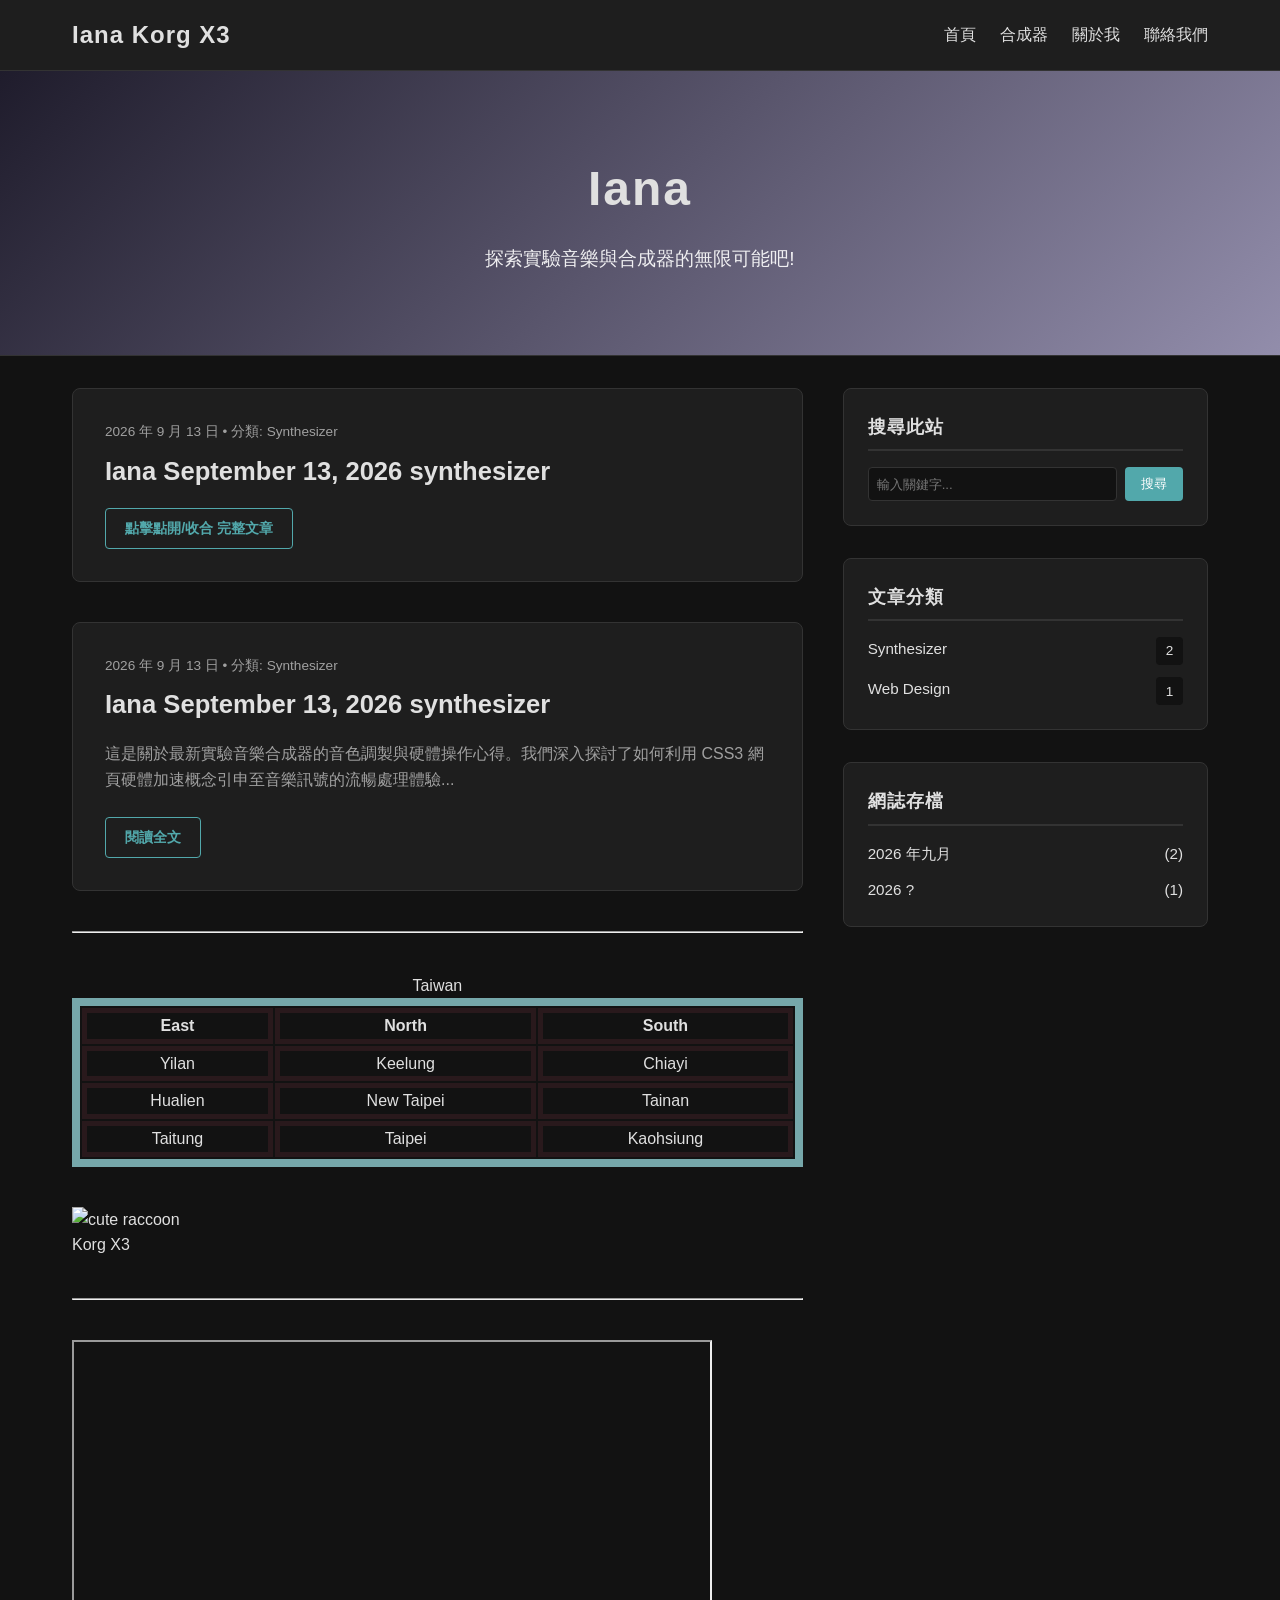
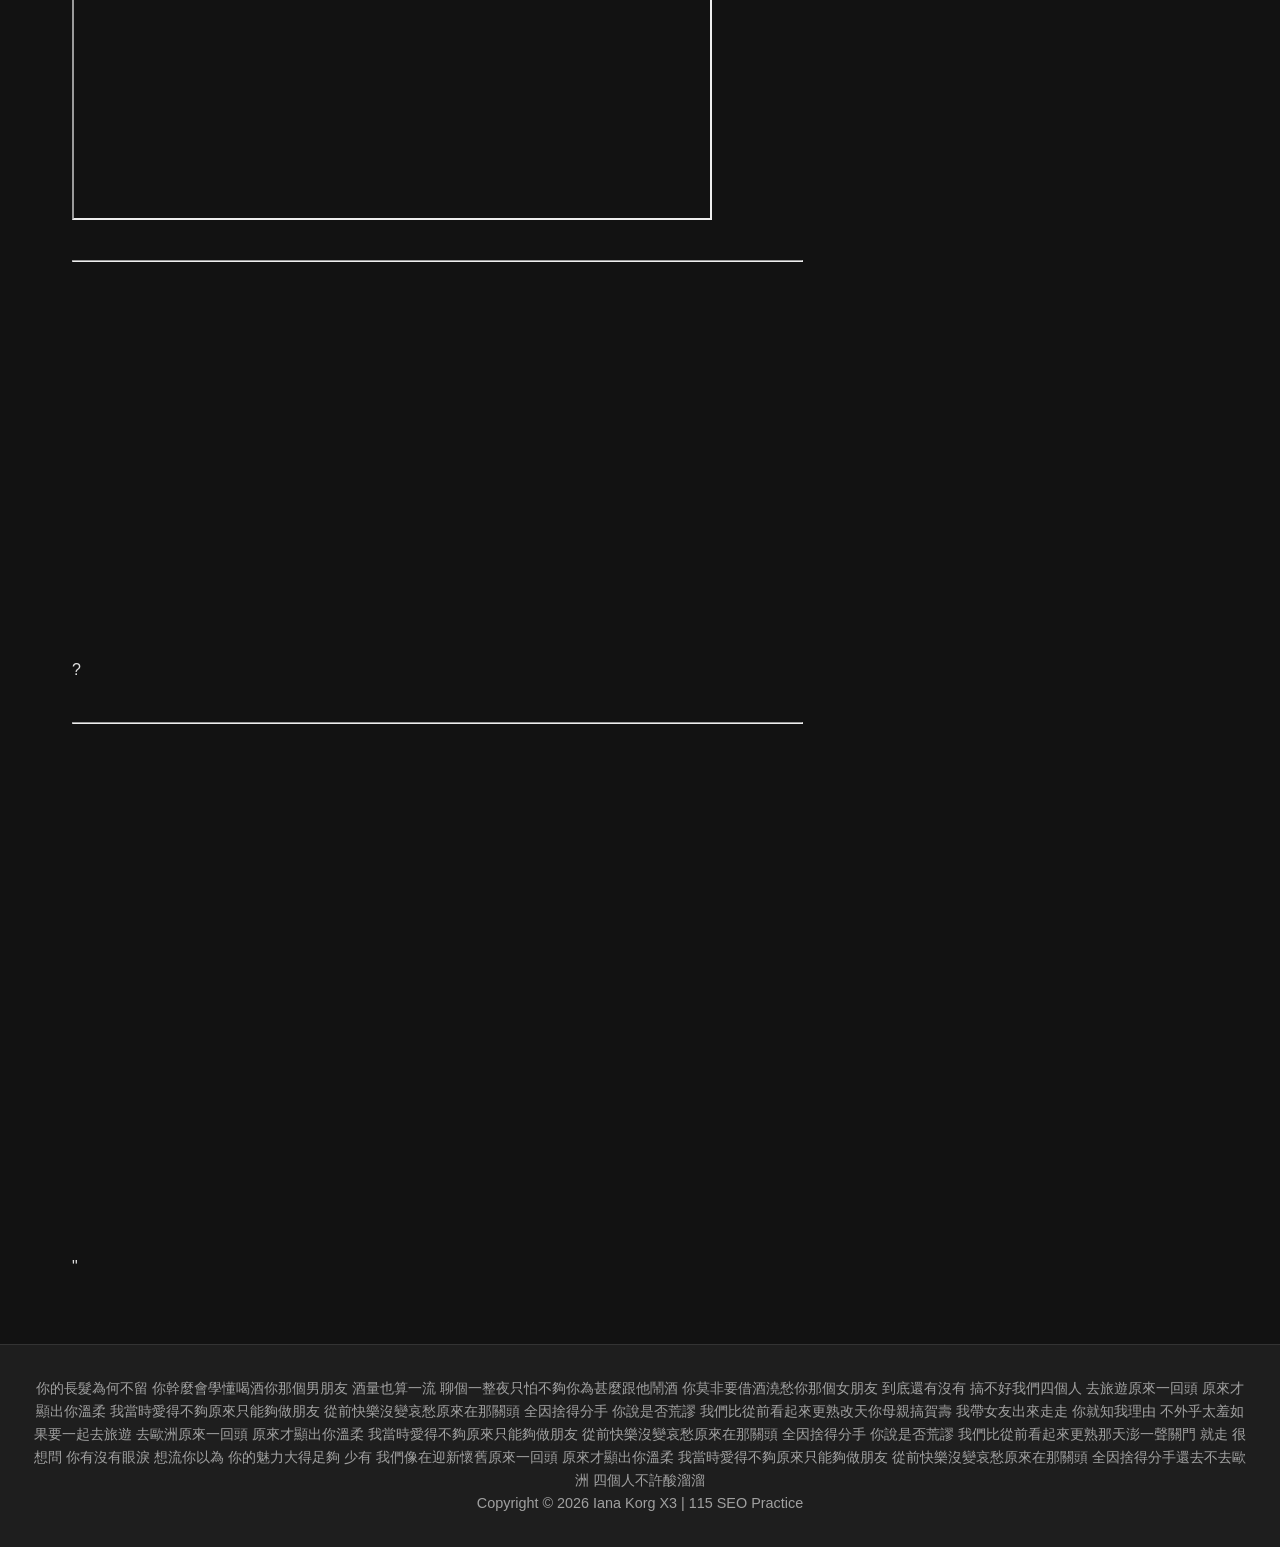
==== index.html @ 8179c674 "Rename Iana SEO Korg x3.HTML to index.html" ====
<!DOCTYPE html>
<html lang="zh-Hant-TW">
<head>
    <meta charset="UTF-8">
    <meta name="viewport" content="width=device-width, initial-scale=1.0">
    <title>Iana Korg X3 - Experimental Music & Synthesizers</title>
    <style>
        /* CSS 變數與基礎重設 */
        :root {
            --bg-color: #121212;
            --surface-color: #1e1e1e;
            --text-color: #e0e0e0;
            --text-muted: #a0a0a0;
            --accent-color: #52a8ab;
            --border-color: #333333;
        }

        * {
            box-sizing: border-box;
            margin: 0;
            padding: 0;
        }

        body {
            font-family: -apple-system, BlinkMacSystemFont, "Segoe UI", Roboto, Helvetica, Arial, sans-serif;
            background-color: var(--bg-color);
            color: var(--text-color);
            line-height: 1.6;
        }

        a {
            color: inherit;
            text-decoration: none;
            transition: color 0.3s ease;
        }

        a:hover {
            color: var(--accent-color);
        }

        /* 頂部導覽列 */
        header {
            background-color: var(--surface-color);
            border-bottom: 1px solid var(--border-color);
            position: sticky;
            top: 0;
            z-index: 100;
        }

        .nav-container {
            max-width: 1200px;
            margin: 0 auto;
            display: flex;
            justify-content: space-between;
            align-items: center;
            padding: 1rem 2rem;
        }

        .logo {
            font-size: 1.5rem;
            font-weight: 700;
            letter-spacing: 1px;
        }

        .nav-menu {
            display: flex;
            list-style: none;
            gap: 1.5rem;
        }

        /* 主視覺區 (Hero) */
        .hero {
            background: linear-gradient(135deg, #1f1c2c, #928dab);
            padding: 5rem 2rem;
            text-align: center;
            border-bottom: 1px solid var(--border-color);
        }

        .hero h1 {
            font-size: 3rem;
            margin-bottom: 1rem;
            letter-spacing: 2px;
        }

        .hero p {
            color: #ffffff;
            font-size: 1.2rem;
            opacity: 0.9;
        }

        /* 主要內容佈局 */
        .container {
            max-width: 1200px;
            margin: 2rem auto;
            padding: 0 2rem;
            display: grid;
            grid-template-columns: 1fr;
            gap: 2.5rem;
        }

        @media (min-width: 900px) {
            .container {
                grid-template-columns: 2fr 1fr;
            }
        }

        /* 文章區塊 */
        .main-content {
            display: flex;
            flex-direction: column;
            gap: 2.5rem;
        }

        .post-card {
            background-color: var(--surface-color);
            border: 1px solid var(--border-color);
            border-radius: 8px;
            overflow: hidden;
            transition: transform 0.3s ease;
        }

        .post-card:hover {
            transform: translateY(-4px);
        }

        .post-meta {
            font-size: 0.85rem;
            color: var(--text-muted);
            margin-bottom: 0.5rem;
        }

        .post-content {
            padding: 2rem;
        }

        .post-title {
            font-size: 1.6rem;
            margin-bottom: 1rem;
        }

        .post-excerpt {
            color: var(--text-muted);
            margin-bottom: 1.5rem;
        }

        .btn-more {
            display: inline-block;
            background-color: transparent;
            color: var(--accent-color);
            border: 1px solid var(--accent-color);
            padding: 0.5rem 1.2rem;
            border-radius: 4px;
            font-size: 0.9rem;
            font-weight: 600;
        }

        .btn-more:hover {
            background-color: var(--accent-color);
            color: #ffffff;
        }

        /* 側邊欄區塊 */
        .sidebar {
            display: flex;
            flex-direction: column;
            gap: 2rem;
        }

        .widget {
            background-color: var(--surface-color);
            border: 1px solid var(--border-color);
            padding: 1.5rem;
            border-radius: 8px;
        }

        .widget-title {
            font-size: 1.1rem;
            border-bottom: 2px solid var(--border-color);
            padding-bottom: 0.5rem;
            margin-bottom: 1rem;
            text-transform: uppercase;
            letter-spacing: 1px;
        }

        .search-box {
            display: flex;
            gap: 0.5rem;
        }

        .search-box input {
            flex: 1;
            background-color: var(--bg-color);
            border: 1px solid var(--border-color);
            padding: 0.5rem;
            color: var(--text-color);
            border-radius: 4px;
        }

        .search-box button {
            background-color: var(--accent-color);
            color: white;
            border: none;
            padding: 0.5rem 1rem;
            border-radius: 4px;
            cursor: pointer;
        }

        .widget-list {
            list-style: none;
            display: flex;
            flex-direction: column;
            gap: 0.75rem;
        }

        .widget-list li {
            display: flex;
            justify-content: space-between;
            font-size: 0.95rem;
        }

        .tag {
            background-color: var(--bg-color);
            padding: 0.2rem 0.6rem;
            border-radius: 4px;
            font-size: 0.85rem;
        }

        /* 頁尾 */
        footer {
            background-color: var(--surface-color);
            border-top: 1px solid var(--border-color);
            text-align: center;
            padding: 2rem;
            margin-top: 4rem;
            color: var(--text-muted);
            font-size: 0.9rem;
        }
    </style>
</head>
<body>

    <!-- 頂部導覽 -->
    <header>
        <div class="nav-container">
            <div class="logo"><a href="#"><div style="font-family:'Times New Roman', Times, serif"></div>Iana Korg X3</a></div>
            <nav>
                <ul class="nav-menu">
                    <li><a href="#">首頁</a></li>
                        <li><a href="https://ianakorgx3.blogspot.com/" target="_blank">合成器</a></li>
                    <li><a href="#">關於我</a></li>
                    <li><a href="#">聯絡我們</a></li>
                </ul>
            </nav>
        </div>
    </header>

    <!-- 主視覺 Banner -->
    <section class="hero">
        <h1>Iana</h1>
        <p>探索實驗音樂與合成器的無限可能吧!</p>
    </section>

    <!-- 主要內容區 -->
    <div class="container">
        
        <!-- 左側：文章列表 -->
        <main class="main-content">
            <article class="post-card">
    <div class="post-content">
        <div class="post-meta">2026 年 9 月 13 日 • 分類: Synthesizer</div>
        <h2 class="post-title">Iana September 13, 2026 synthesizer</h2>
        
        <!-- 使用 details 標籤製作摺疊點擊效果 -->
        <details>
            <!-- summary 放平常看得到的預覽簡介 -->
            <summary class="btn-more" style="cursor: pointer; list-style: none;">點擊點開/收合 完整文章</summary>
            
            <!-- 這裡放隱藏的完整內文，點擊後會自動彈出來 -->
            <div style="margin-top: 1.5rem; padding-top: 1.5rem; border-top: 1px solid #333;">
               
                <p>Korg X3 Korg X3 是 Korg 公司於 1993 年推出的經典 61 鍵音樂工作站（Music Workstation）合成器。它承襲了當代旗艦型號 M1 與 T 系列的輝穩定血統，並搭載了 Korg 著名的 AI² 綜合合成系統（Advanced Integrated Synthesis System）。在聲音表現上，X3 內建了高達 6MB 的唯讀記憶體（ROM），內含 340 種類型的多重取樣波形與 164 種鼓組波形，能提供極具 90 年代復古質感的鋼琴、弦樂、管樂及豐富的電子環境音效。它具備 32 個複音數（Polyphony） 與 16 軌的內建編曲器（Sequencer），最大可記錄 32,000 個音符，在當時是音樂人進行小規模編曲與動態舞台演出的高性價比首選。此外，X3 還配備了雙數位多重效果處理器，提供 47 種高品質效果。其機身配有 3.5 吋磁碟機（FDD），方便音樂人儲存與載入 MIDI 檔案，至今仍是實驗音樂與復古電子樂愛好者爭相收藏的經典硬體。 是一款經典的合成器，擁有豐富的音樂工作站功能。在實驗音樂中，我們常常透過調製濾波器（Filter）與 LFO 來創造出獨一無二的環境氛圍聲音...</p>
            </div>
        </details>
    </div>
</article>
            <article class="post-card">
                <div class="post-content">
                    <div class="post-meta">2026 年 9 月 13 日 • 分類: Synthesizer</div>
                    <h2 class="post-title"><a href="#">Iana September 13, 2026 synthesizer</a></h2>
                    <p class="post-excerpt">這是關於最新實驗音樂合成器的音色調製與硬體操作心得。我們深入探討了如何利用 CSS3 網頁硬體加速概念引申至音樂訊號的流暢處理體驗...</p>
                    <a href="#" class="btn-more">閱讀全文</a>
                </div>
            </article>

           <hr>
           <table>
            <style>
        table{
            border: 8px solid rgb(118, 167, 170)
        }
        th,td{
            border: 5px solid rgb(41, 25, 28);
            text-align:center
        }
        .one{
            empty-cells: hide
        }
        .two{
            border-spacing: 15px
        }
        .three{
            border-collapse: collapse;
        }
        .four{
            border-collapse: separate;
        }
    </style>
        <caption>Taiwan</caption>
        <thead>
            <tr><th>East</th><th>North</th><th>South</th></tr>
        </thead>
        <tbody>
            <tr><td>Yilan</td><td>Keelung</td><td>Chiayi</td></tr>
            <tr><td>Hualien</td><td>New Taipei</td><td>Tainan</td></tr>
            <tr><td>Taitung</td><td>Taipei</td><td>Kaohsiung</td></tr>
        </tbody>
    </table>
            <figure>
        <img src="https://i.ebayimg.com/images/g/avEAAOSwqdhj7y7m/s-l1200.jpg" alt="cute raccoon" title="Raccoon" width="200">
        <br>
        <figcaption>Korg X3</figcaption>
        </figure>
     <hr>
        <iframe src="https://en.wikipedia.org/wiki/National_Chung_Cheng_University" width="640" height="480"></iframe>
        <hr>
        <iframe width="560" height="315" src="https://www.youtube.com/embed/ZYxMauv0Fzs?si=NLOvPl_dSvpW38pN" title="YouTube video player" frameborder="0" allow="accelerometer; autoplay; clipboard-write; encrypted-media; gyroscope; picture-in-picture; web-share" referrerpolicy="strict-origin-when-cross-origin" allowfullscreen></iframe>?</iframe>
        <hr>
         <iframe src="https://www.google.com/maps/embed?pb=!1m18!1m12!1m3!1d2193.1760374976225!2d-4.9948307!3d56.654031599999996!2m3!1f0!2f0!3f0!3m2!1i1024!2i768!4f13.1!3m3!1m2!1s0x4889306d37051dab%3A0x99cdd4f0926f7b3c!2sHidden%20Valley!5e0!3m2!1szh-TW!2stw!4v1789972804041!5m2!1szh-TW!2stw" width="600" height="450" style="border:0;" allowfullscreen="" loading="lazy" referrerpolicy="strict-origin-when-cross-origin"></iframe>"
    </main>
        <!-- 右側：側邊欄 -->
        <aside class="sidebar">
            
            <!-- 搜尋網誌 -->
            <div class="widget">
                <h3 class="widget-title">搜尋此站</h3>
                <div class="search-box">
                    <input type="text" placeholder="輸入關鍵字...">
                    <button>搜尋</button>
                </div>
            </div>

            <!-- 熱門標籤 -->
            <div class="widget">
                <h3 class="widget-title">文章分類</h3>
                <ul class="widget-list">
                    <li><a href="#">Synthesizer</a> <span class="tag">2</span></li>
                    <li><a href="#">Web Design</a> <span class="tag">1</span></li>
                </ul>
            </div>

            <!-- 網誌存檔 -->
            <div class="widget">
                <h3 class="widget-title">網誌存檔</h3>
                <ul class="widget-list">
                    <li><a href="#">2026 年九月</a> <span>(2)</span></li>
                    <li><a href="#">2026 ?</a> <span>(1)</span></li>
                </ul>
            </div>

        </aside>


    </div>

    <!-- 頁尾 -->
    <footer>
           <p>你的長髮為何不留 你幹麼會學懂喝酒你那個男朋友 酒量也算一流 聊個一整夜只怕不夠你為甚麼跟他鬧酒 你莫非要借酒澆愁你那個女朋友 到底還有沒有 搞不好我們四個人 去旅遊原來一回頭 原來才顯出你溫柔 我當時愛得不夠原來只能夠做朋友 從前快樂沒變哀愁原來在那關頭 全因捨得分手 你說是否荒謬 我們比從前看起來更熟改天你母親搞賀壽 我帶女友出來走走 你就知我理由 不外乎太羞如果要一起去旅遊 去歐洲原來一回頭 原來才顯出你溫柔 我當時愛得不夠原來只能夠做朋友 從前快樂沒變哀愁原來在那關頭 全因捨得分手 你說是否荒謬 我們比從前看起來更熟那天澎一聲關門 就走 很想問 你有沒有眼淚 想流你以為 你的魅力大得足夠 少有 我們像在迎新懷舊原來一回頭 原來才顯出你溫柔 我當時愛得不夠原來只能夠做朋友 從前快樂沒變哀愁原來在那關頭 全因捨得分手還去不去歐洲 四個人不許酸溜溜</p>
        <p>Copyright © 2026 Iana Korg X3 | 115 SEO Practice</p>
    </footer>

</body>
</html>
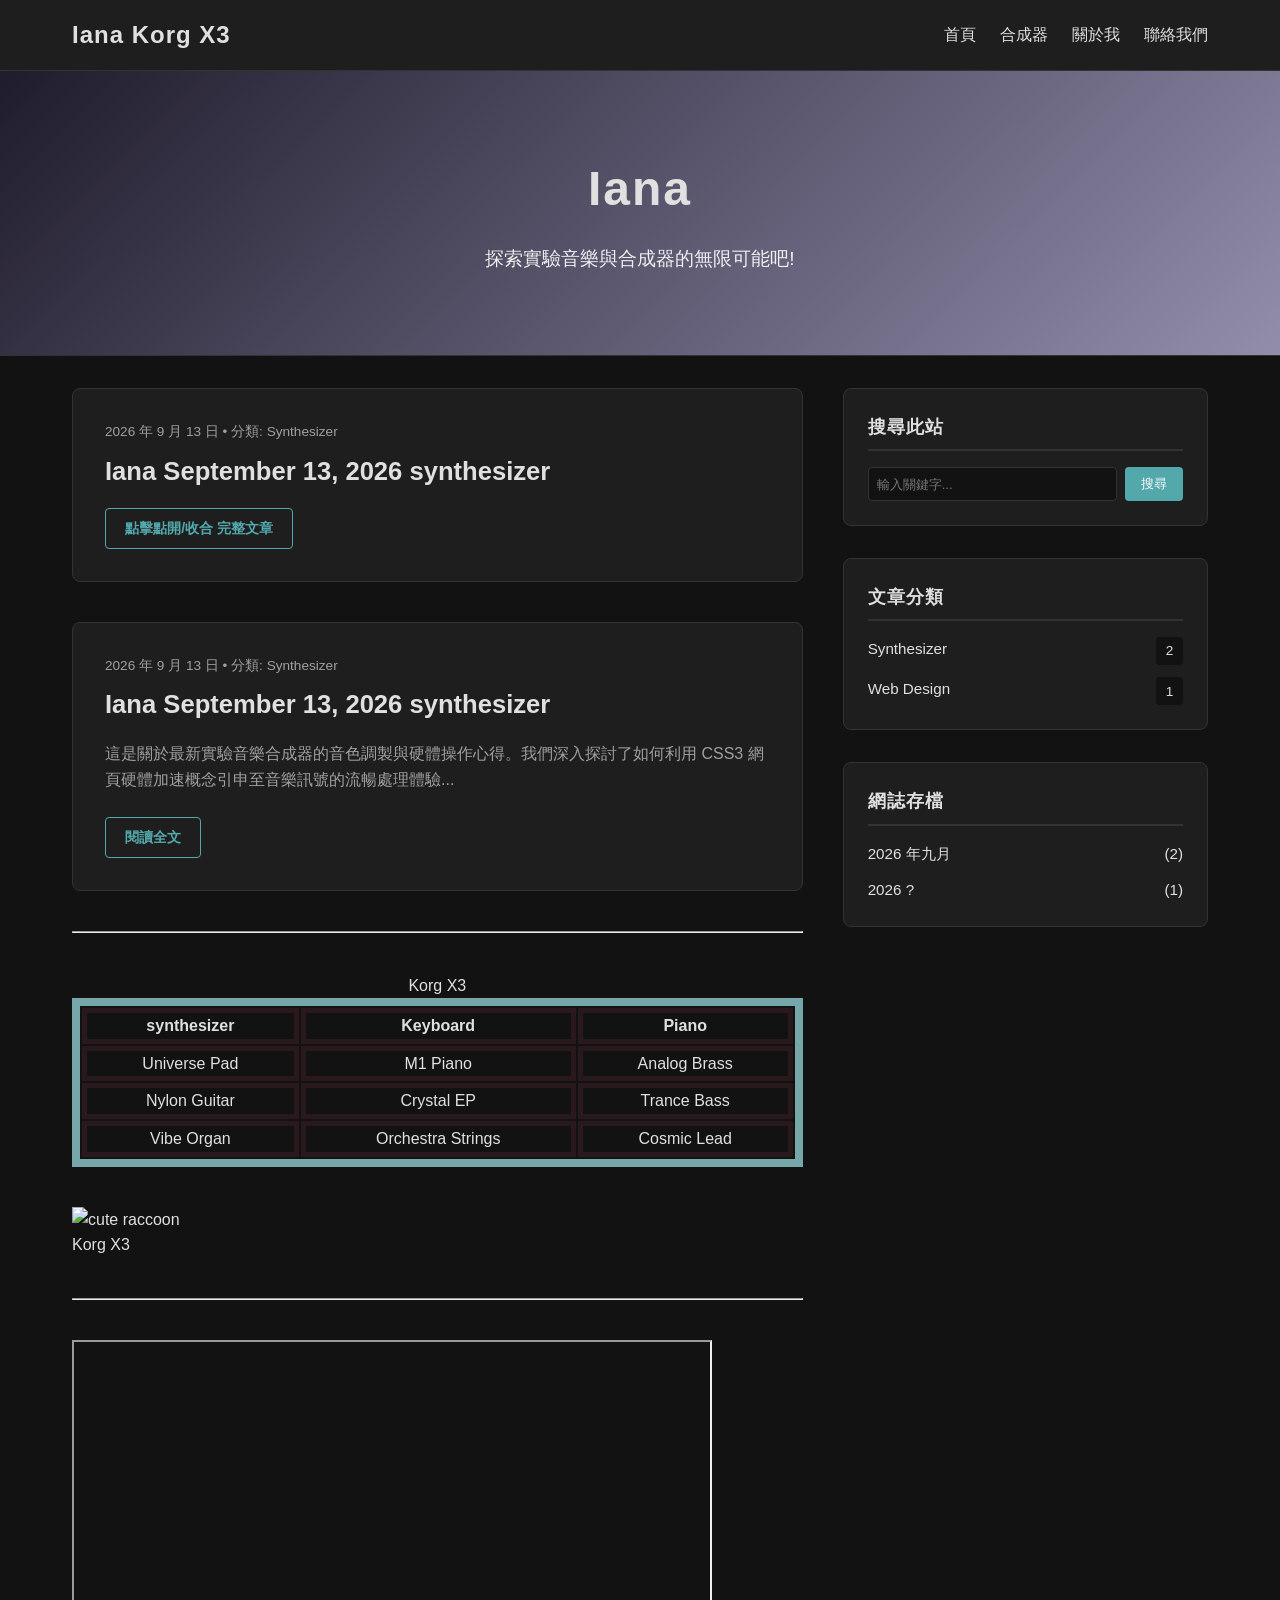
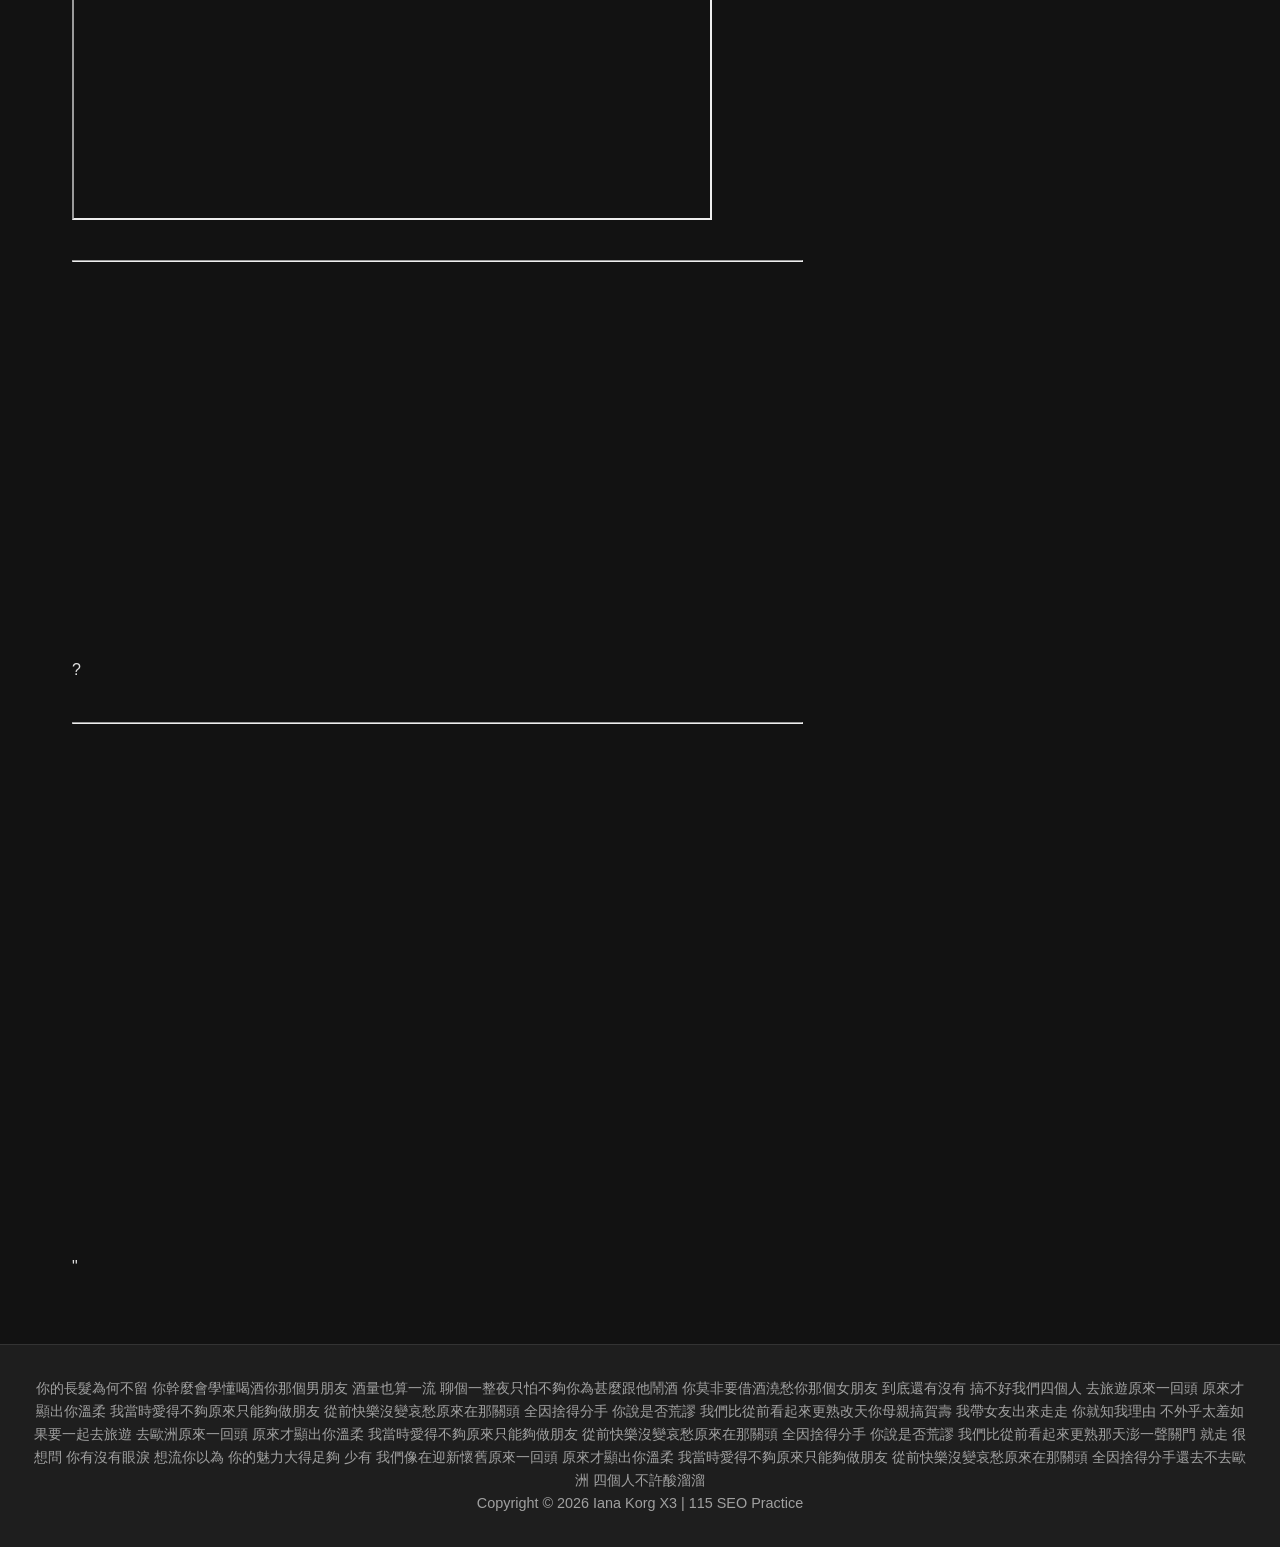
==== commit 582a8b4d: "Change table caption and update row data" ====
--- a/index.html
+++ b/index.html
@@ -315,18 +315,18 @@
             border-collapse: separate;
         }
     </style>
-        <caption>Taiwan</caption>
+        <caption>Korg X3</caption>
         <thead>
-            <tr><th>East</th><th>North</th><th>South</th></tr>
+            <tr><th>synthesizer</th><th>Keyboard</th><th>Piano</th></tr>
         </thead>
         <tbody>
-            <tr><td>Yilan</td><td>Keelung</td><td>Chiayi</td></tr>
-            <tr><td>Hualien</td><td>New Taipei</td><td>Tainan</td></tr>
-            <tr><td>Taitung</td><td>Taipei</td><td>Kaohsiung</td></tr>
+            <tr><td>Universe Pad</td><td>M1 Piano</td><td>Analog Brass</td></tr>
+            <tr><td>Nylon Guitar</td><td>Crystal EP</td><td>Trance Bass</td></tr>
+            <tr><td>Vibe Organ</td><td>Orchestra Strings</td><td>Cosmic Lead</td></tr>
         </tbody>
     </table>
             <figure>
-        <img src="https://i.ebayimg.com/images/g/avEAAOSwqdhj7y7m/s-l1200.jpg" alt="cute raccoon" title="Raccoon" width="200">
+        <img width="560" height="315"src="https://i.ebayimg.com/images/g/avEAAOSwqdhj7y7m/s-l1200.jpg" alt="cute raccoon" title="Raccoon" width="200">
         <br>
         <figcaption>Korg X3</figcaption>
         </figure>
